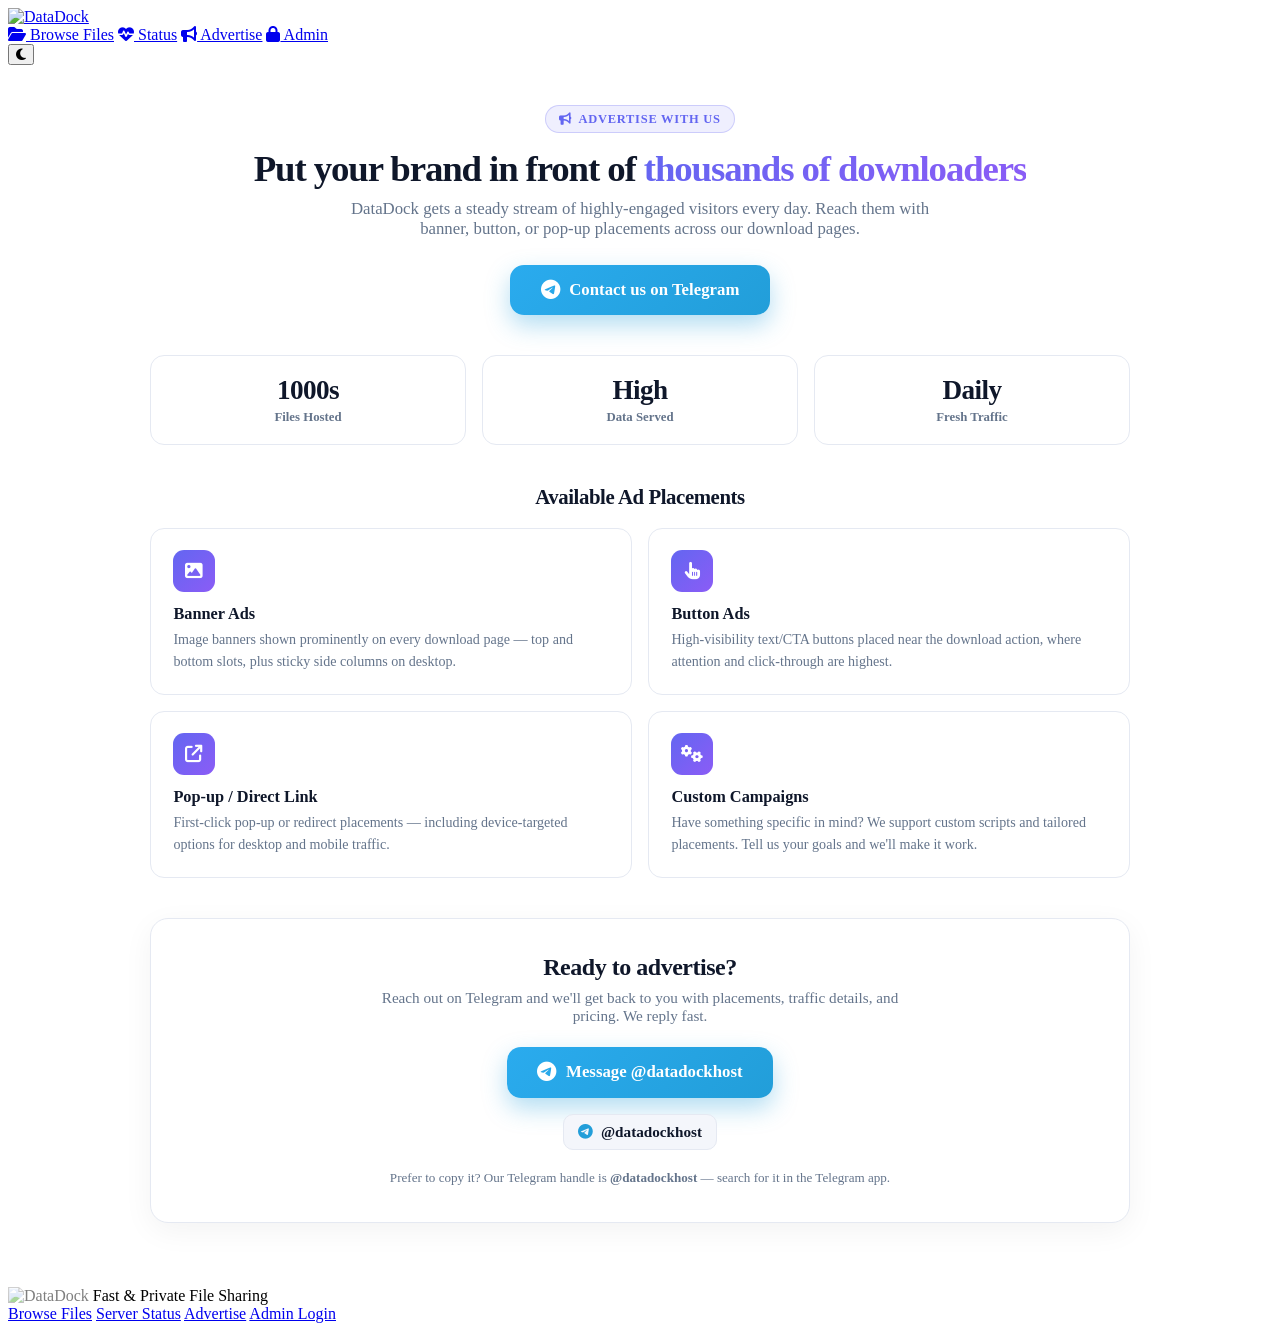
==== frontend/advertise.html @ 4f3655cb "Add public Advertise page with Telegram contact New /advertise page for advertisers: hero, live site" ====
<!DOCTYPE html>
<html lang="en">
<head>
  <meta charset="UTF-8" />
  <meta name="viewport" content="width=device-width, initial-scale=1.0" />
  <title>Advertise on DataDock</title>
  <meta name="description" content="Advertise on DataDock — reach a large, engaged audience of downloaders. Banner, button and pop-up placements available. Contact us on Telegram." />
  <link rel="preconnect" href="https://fonts.googleapis.com" />
  <link rel="preconnect" href="https://fonts.gstatic.com" crossorigin />
  <link href="https://fonts.googleapis.com/css2?family=Inter:wght@400;500;600;700;800;900&display=swap" rel="stylesheet" />
  <link rel="stylesheet" href="https://cdnjs.cloudflare.com/ajax/libs/font-awesome/6.5.1/css/all.min.css" />
  <link rel="icon" type="image/x-icon" href="/favicon.ico" />
  <link rel="stylesheet" href="/style.css" />
  <style>
    :root{
      --adv-bg:#f4f6fb; --adv-card:#fff; --adv-text:#0f172a; --adv-muted:#64748b;
      --adv-border:#e5e9f2; --adv-primary:#6366f1; --adv-primary2:#8b5cf6;
      --adv-tg-grad1:#2aabee; --adv-tg-grad2:#229ed9;
    }
    .hp-body.adv-dark, body.adv-dark{
      --adv-bg:#0b1120; --adv-card:#111a2e; --adv-text:#e6ebf5; --adv-muted:#94a3b8; --adv-border:#1e293b;
    }
    .adv-main{max-width:980px;margin:0 auto;padding:2.5rem 1.1rem 4rem}
    .adv-hero{text-align:center;margin-bottom:2.5rem}
    .adv-badge{display:inline-flex;align-items:center;gap:.4rem;font-size:.78rem;font-weight:700;
      text-transform:uppercase;letter-spacing:.06em;color:var(--adv-primary);
      background:rgba(99,102,241,.1);border:1px solid rgba(99,102,241,.25);padding:.35rem .8rem;border-radius:999px}
    .adv-hero h1{font-size:2.3rem;line-height:1.1;letter-spacing:-.03em;margin:1rem 0 .6rem;color:var(--adv-text)}
    .adv-hero h1 span{background:linear-gradient(135deg,var(--adv-primary),var(--adv-primary2));
      -webkit-background-clip:text;background-clip:text;-webkit-text-fill-color:transparent}
    .adv-hero p{font-size:1.05rem;color:var(--adv-muted);max-width:620px;margin:0 auto 1.6rem}
    .adv-cta{display:inline-flex;align-items:center;gap:.6rem;font-size:1.05rem;font-weight:700;color:#fff;
      background:linear-gradient(135deg,var(--adv-tg-grad1),var(--adv-tg-grad2));text-decoration:none;
      padding:.95rem 1.9rem;border-radius:14px;box-shadow:0 10px 24px rgba(34,158,217,.35);transition:transform .15s,box-shadow .15s}
    .adv-cta:hover{transform:translateY(-2px);box-shadow:0 16px 32px rgba(34,158,217,.45)}
    .adv-cta i{font-size:1.25rem}

    .adv-stats{display:grid;grid-template-columns:repeat(3,1fr);gap:1rem;margin:0 0 2.5rem}
    @media(max-width:560px){.adv-stats{grid-template-columns:1fr}}
    .adv-stat{background:var(--adv-card);border:1.5px solid var(--adv-border);border-radius:14px;padding:1.2rem 1.25rem;text-align:center}
    .adv-stat .n{font-size:1.7rem;font-weight:800;letter-spacing:-.02em;color:var(--adv-text)}
    .adv-stat .l{font-size:.8rem;color:var(--adv-muted);font-weight:600;margin-top:.2rem}

    .adv-section-title{font-size:1.3rem;letter-spacing:-.02em;margin:0 0 1.2rem;color:var(--adv-text);text-align:center}
    .adv-grid{display:grid;grid-template-columns:repeat(2,1fr);gap:1rem;margin-bottom:2.5rem}
    @media(max-width:640px){.adv-grid{grid-template-columns:1fr}}
    .adv-item{background:var(--adv-card);border:1.5px solid var(--adv-border);border-radius:14px;padding:1.3rem 1.4rem}
    .adv-item .ic{width:42px;height:42px;border-radius:11px;display:grid;place-items:center;font-size:1.1rem;color:#fff;
      background:linear-gradient(135deg,var(--adv-primary),var(--adv-primary2));margin-bottom:.75rem}
    .adv-item h3{margin:0 0 .35rem;font-size:1.02rem;color:var(--adv-text)}
    .adv-item p{margin:0;font-size:.88rem;color:var(--adv-muted);line-height:1.55}

    .adv-contact{background:var(--adv-card);border:1.5px solid var(--adv-border);border-radius:18px;
      padding:2.2rem 1.5rem;text-align:center;box-shadow:0 8px 30px rgba(2,8,23,.05)}
    .adv-contact h2{margin:0 0 .5rem;font-size:1.5rem;letter-spacing:-.02em;color:var(--adv-text)}
    .adv-contact p{margin:0 auto 1.4rem;color:var(--adv-muted);max-width:520px;font-size:.95rem}
    .adv-tg-handle{display:inline-flex;align-items:center;gap:.5rem;font-weight:700;color:var(--adv-text);
      background:var(--adv-bg);border:1.5px solid var(--adv-border);border-radius:10px;padding:.5rem .9rem;margin-top:1rem;font-size:.95rem}
    .adv-note{font-size:.82rem;color:var(--adv-muted);margin-top:1.3rem}
  </style>
</head>
<body class="hp-body">

<!-- ── Header ── -->
<header class="hp-header" id="hp-header">
  <div class="hp-header-inner">
    <a href="/" class="hp-logo">
      <img src="/logo.webp" alt="DataDock" style="height:32px;width:auto">
    </a>
    <nav class="hp-nav">
      <a href="/browse" class="hp-nav-link"><i class="fa-solid fa-folder-open"></i> Browse Files</a>
      <a href="/status" class="hp-nav-link"><i class="fa-solid fa-heart-pulse"></i> Status</a>
      <a href="/advertise" class="hp-nav-link"><i class="fa-solid fa-bullhorn"></i> Advertise</a>
      <a href="/admin" class="hp-nav-link hp-nav-admin"><i class="fa-solid fa-lock"></i> Admin</a>
    </nav>
    <button class="hp-theme-toggle" id="hp-theme-toggle" title="Toggle dark mode">
      <i class="fa-solid fa-moon"></i>
    </button>
  </div>
</header>

<main class="adv-main">

  <section class="adv-hero">
    <span class="adv-badge"><i class="fa-solid fa-bullhorn"></i> Advertise with us</span>
    <h1>Put your brand in front of <span>thousands of downloaders</span></h1>
    <p>DataDock gets a steady stream of highly-engaged visitors every day. Reach them with banner, button, or pop-up placements across our download pages.</p>
    <a class="adv-cta" href="https://t.me/datadockhost" target="_blank" rel="noopener">
      <i class="fa-brands fa-telegram"></i> Contact us on Telegram
    </a>
  </section>

  <section class="adv-stats" id="adv-stats">
    <div class="adv-stat"><div class="n" id="adv-files">—</div><div class="l">Files Hosted</div></div>
    <div class="adv-stat"><div class="n" id="adv-downloads">—</div><div class="l">Data Served</div></div>
    <div class="adv-stat"><div class="n">Daily</div><div class="l">Fresh Traffic</div></div>
  </section>

  <h2 class="adv-section-title">Available Ad Placements</h2>
  <div class="adv-grid">
    <div class="adv-item">
      <div class="ic"><i class="fa-solid fa-image"></i></div>
      <h3>Banner Ads</h3>
      <p>Image banners shown prominently on every download page — top and bottom slots, plus sticky side columns on desktop.</p>
    </div>
    <div class="adv-item">
      <div class="ic"><i class="fa-solid fa-hand-pointer"></i></div>
      <h3>Button Ads</h3>
      <p>High-visibility text/CTA buttons placed near the download action, where attention and click-through are highest.</p>
    </div>
    <div class="adv-item">
      <div class="ic"><i class="fa-solid fa-arrow-up-right-from-square"></i></div>
      <h3>Pop-up / Direct Link</h3>
      <p>First-click pop-up or redirect placements — including device-targeted options for desktop and mobile traffic.</p>
    </div>
    <div class="adv-item">
      <div class="ic"><i class="fa-solid fa-gears"></i></div>
      <h3>Custom Campaigns</h3>
      <p>Have something specific in mind? We support custom scripts and tailored placements. Tell us your goals and we'll make it work.</p>
    </div>
  </div>

  <section class="adv-contact">
    <h2>Ready to advertise?</h2>
    <p>Reach out on Telegram and we'll get back to you with placements, traffic details, and pricing. We reply fast.</p>
    <a class="adv-cta" href="https://t.me/datadockhost" target="_blank" rel="noopener">
      <i class="fa-brands fa-telegram"></i> Message @datadockhost
    </a>
    <div><span class="adv-tg-handle"><i class="fa-brands fa-telegram" style="color:#229ed9"></i> @datadockhost</span></div>
    <div class="adv-note">Prefer to copy it? Our Telegram handle is <strong>@datadockhost</strong> — search for it in the Telegram app.</div>
  </section>

</main>

<!-- ── Footer ── -->
<footer class="hp-footer">
  <div class="hp-footer-inner">
    <div class="hp-footer-brand">
      <img src="/logo.webp" alt="DataDock" style="height:24px;width:auto;opacity:.5">
      <span class="hp-footer-tagline">Fast &amp; Private File Sharing</span>
    </div>
    <div class="hp-footer-links">
      <a href="/browse">Browse Files</a>
      <a href="/status">Server Status</a>
      <a href="/advertise">Advertise</a>
      <a href="/admin">Admin Login</a>
    </div>
  </div>
</footer>

<script>
(function(){
  // Theme toggle — mirror the home page's dark-mode behavior
  var body = document.body;
  var btn  = document.getElementById('hp-theme-toggle');
  var icon = btn ? btn.querySelector('i') : null;
  function apply(dark){
    body.classList.toggle('hp-dark', dark);
    body.classList.toggle('adv-dark', dark);
    if (icon) icon.className = dark ? 'fa-solid fa-sun' : 'fa-solid fa-moon';
  }
  try { apply(localStorage.getItem('hp-theme') === 'dark'); } catch(e){}
  if (btn) btn.addEventListener('click', function(){
    var dark = !body.classList.contains('adv-dark');
    try { localStorage.setItem('hp-theme', dark ? 'dark' : 'light'); } catch(e){}
    apply(dark);
  });

  // Live stats from the public endpoint
  function fmtBytes(b){ if(!b) return '0'; var u=['B','KB','MB','GB','TB','PB']; var i=Math.floor(Math.log(b)/Math.log(1024)); return (b/Math.pow(1024,i)).toFixed(i?1:0)+' '+u[i]; }
  function fmtNum(n){ n=Number(n)||0; if(n>=1e6) return (n/1e6).toFixed(1)+'M'; if(n>=1e3) return (n/1e3).toFixed(1)+'K'; return String(n); }
  fetch('/api/public/stats').then(function(r){ return r.ok ? r.json() : Promise.reject(); }).then(function(s){
    var f=document.getElementById('adv-files'), d=document.getElementById('adv-downloads');
    if(f) f.textContent = fmtNum(s.file_count);
    if(d && typeof s.total_served !== 'undefined') d.textContent = fmtBytes(s.total_served) + ' served';
    else if(d) d.textContent = '—';
  }).catch(function(){
    var f=document.getElementById('adv-files'); if(f) f.textContent='1000s';
    var d=document.getElementById('adv-downloads'); if(d) d.textContent='High';
  });
})();
</script>
</body>
</html>
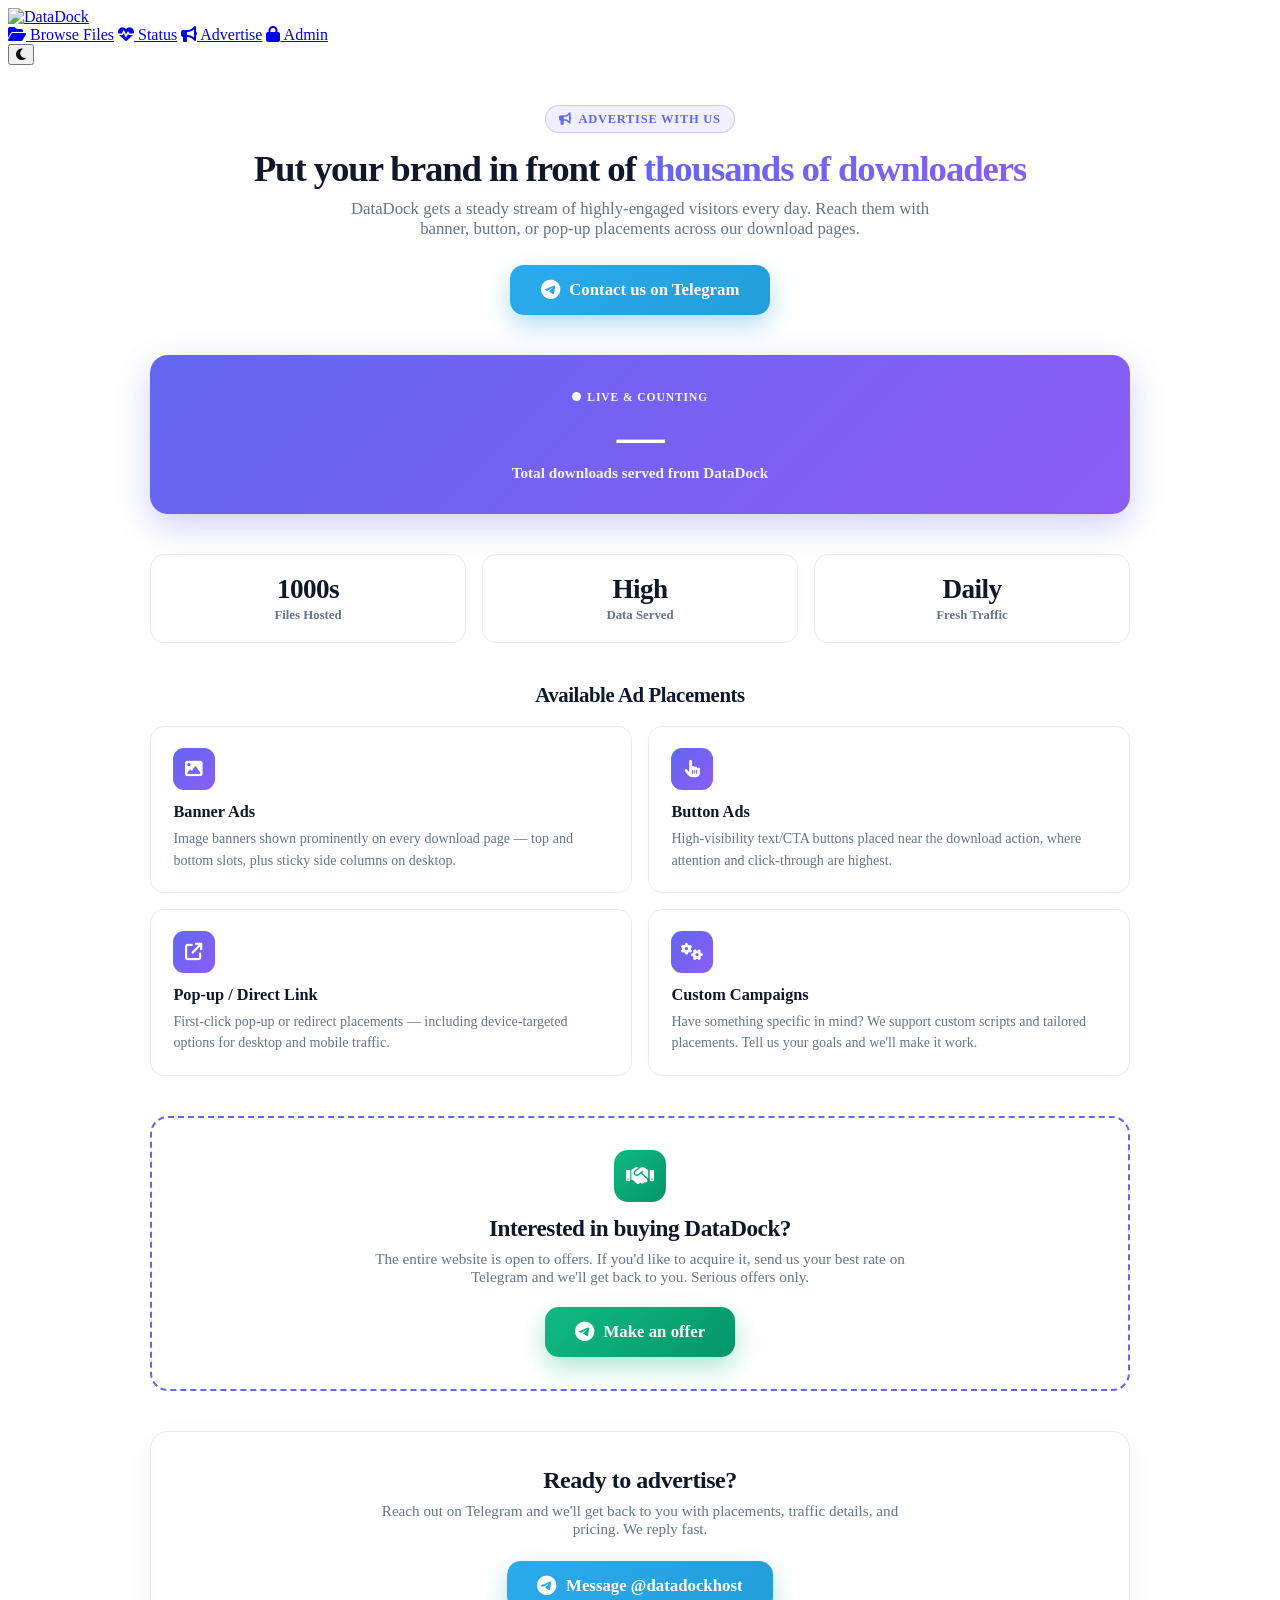
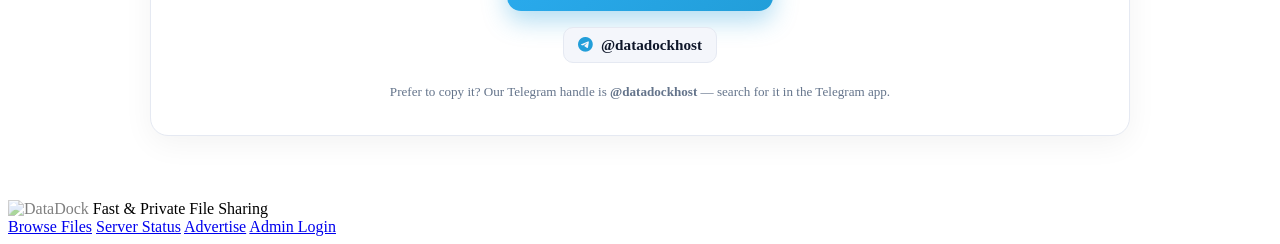
==== commit 0880f415: "Advertise page: live total-downloads counter + "buy the site" section - /api/public/stats now return" ====
--- a/frontend/advertise.html
+++ b/frontend/advertise.html
@@ -50,6 +50,25 @@
     .adv-item h3{margin:0 0 .35rem;font-size:1.02rem;color:var(--adv-text)}
     .adv-item p{margin:0;font-size:.88rem;color:var(--adv-muted);line-height:1.55}
 
+    .adv-live{background:linear-gradient(135deg,var(--adv-primary),var(--adv-primary2));border-radius:18px;
+      padding:2rem 1.5rem;text-align:center;color:#fff;margin:0 0 2.5rem;box-shadow:0 12px 34px rgba(99,102,241,.3)}
+    .adv-live .live-tag{display:inline-flex;align-items:center;gap:.4rem;font-size:.72rem;font-weight:700;
+      text-transform:uppercase;letter-spacing:.08em;opacity:.95}
+    .adv-live .live-dot{width:9px;height:9px;border-radius:50%;background:#fff;box-shadow:0 0 0 0 rgba(255,255,255,.7);animation:advpulse 1.8s infinite}
+    @keyframes advpulse{0%{box-shadow:0 0 0 0 rgba(255,255,255,.6)}70%{box-shadow:0 0 0 9px rgba(255,255,255,0)}100%{box-shadow:0 0 0 0 rgba(255,255,255,0)}}
+    .adv-live .num{font-size:3rem;font-weight:900;letter-spacing:-.03em;line-height:1.05;margin:.4rem 0 .1rem;font-variant-numeric:tabular-nums}
+    @media(max-width:560px){.adv-live .num{font-size:2.2rem}}
+    .adv-live .cap{font-size:.95rem;opacity:.92;font-weight:600}
+
+    .adv-buy{background:var(--adv-card);border:2px dashed var(--adv-primary);border-radius:18px;
+      padding:2rem 1.5rem;text-align:center;margin:0 0 2.5rem}
+    .adv-buy .ic{width:52px;height:52px;border-radius:14px;display:inline-grid;place-items:center;font-size:1.4rem;color:#fff;
+      background:linear-gradient(135deg,#10b981,#059669);margin-bottom:.8rem}
+    .adv-buy h2{margin:0 0 .5rem;font-size:1.45rem;letter-spacing:-.02em;color:var(--adv-text)}
+    .adv-buy p{margin:0 auto 1.3rem;color:var(--adv-muted);max-width:560px;font-size:.95rem}
+    .adv-buy .adv-cta{background:linear-gradient(135deg,#10b981,#059669);box-shadow:0 10px 24px rgba(16,185,129,.35)}
+    .adv-buy .adv-cta:hover{box-shadow:0 16px 32px rgba(16,185,129,.45)}
+
     .adv-contact{background:var(--adv-card);border:1.5px solid var(--adv-border);border-radius:18px;
       padding:2.2rem 1.5rem;text-align:center;box-shadow:0 8px 30px rgba(2,8,23,.05)}
     .adv-contact h2{margin:0 0 .5rem;font-size:1.5rem;letter-spacing:-.02em;color:var(--adv-text)}
@@ -90,6 +109,12 @@
     </a>
   </section>
 
+  <section class="adv-live">
+    <span class="live-tag"><span class="live-dot"></span> Live &amp; counting</span>
+    <div class="num" id="adv-total-downloads">—</div>
+    <div class="cap">Total downloads served from DataDock</div>
+  </section>
+
   <section class="adv-stats" id="adv-stats">
     <div class="adv-stat"><div class="n" id="adv-files">—</div><div class="l">Files Hosted</div></div>
     <div class="adv-stat"><div class="n" id="adv-downloads">—</div><div class="l">Data Served</div></div>
@@ -119,6 +144,15 @@
       <p>Have something specific in mind? We support custom scripts and tailored placements. Tell us your goals and we'll make it work.</p>
     </div>
   </div>
+
+  <section class="adv-buy">
+    <div class="ic"><i class="fa-solid fa-handshake"></i></div>
+    <h2>Interested in buying DataDock?</h2>
+    <p>The entire website is open to offers. If you'd like to acquire it, send us your best rate on Telegram and we'll get back to you. Serious offers only.</p>
+    <a class="adv-cta" href="https://t.me/datadockhost" target="_blank" rel="noopener">
+      <i class="fa-brands fa-telegram"></i> Make an offer
+    </a>
+  </section>
 
   <section class="adv-contact">
     <h2>Ready to advertise?</h2>
@@ -169,15 +203,39 @@
   // Live stats from the public endpoint
   function fmtBytes(b){ if(!b) return '0'; var u=['B','KB','MB','GB','TB','PB']; var i=Math.floor(Math.log(b)/Math.log(1024)); return (b/Math.pow(1024,i)).toFixed(i?1:0)+' '+u[i]; }
   function fmtNum(n){ n=Number(n)||0; if(n>=1e6) return (n/1e6).toFixed(1)+'M'; if(n>=1e3) return (n/1e3).toFixed(1)+'K'; return String(n); }
-  fetch('/api/public/stats').then(function(r){ return r.ok ? r.json() : Promise.reject(); }).then(function(s){
-    var f=document.getElementById('adv-files'), d=document.getElementById('adv-downloads');
-    if(f) f.textContent = fmtNum(s.file_count);
-    if(d && typeof s.total_served !== 'undefined') d.textContent = fmtBytes(s.total_served) + ' served';
-    else if(d) d.textContent = '—';
-  }).catch(function(){
-    var f=document.getElementById('adv-files'); if(f) f.textContent='1000s';
-    var d=document.getElementById('adv-downloads'); if(d) d.textContent='High';
-  });
+  function group(n){ return (Number(n)||0).toLocaleString('en-US'); }
+
+  // Smoothly count the big total-downloads number up to its latest value
+  var dlEl = document.getElementById('adv-total-downloads');
+  var shown = 0, target = 0, raf = null;
+  function animateTo(v){
+    target = v;
+    if (shown === 0) { shown = v; if (dlEl) dlEl.textContent = group(v); return; } // first load: no long count-up
+    if (raf) return;
+    (function step(){
+      var diff = target - shown;
+      if (Math.abs(diff) < 1) { shown = target; if (dlEl) dlEl.textContent = group(target); raf = null; return; }
+      shown += diff * 0.18;
+      if (dlEl) dlEl.textContent = group(Math.round(shown));
+      raf = requestAnimationFrame(step);
+    })();
+  }
+
+  function load(){
+    fetch('/api/public/stats', { cache:'no-store' }).then(function(r){ return r.ok ? r.json() : Promise.reject(); }).then(function(s){
+      var f=document.getElementById('adv-files'), d=document.getElementById('adv-downloads');
+      if(f) f.textContent = fmtNum(s.file_count);
+      if(d && typeof s.total_served !== 'undefined') d.textContent = fmtBytes(s.total_served) + ' served';
+      if (typeof s.total_downloads !== 'undefined') animateTo(Number(s.total_downloads) || 0);
+      else if (dlEl) dlEl.textContent = group(0);
+    }).catch(function(){
+      var f=document.getElementById('adv-files'); if(f && f.textContent==='—') f.textContent='1000s';
+      var d=document.getElementById('adv-downloads'); if(d && d.textContent==='—') d.textContent='High';
+    });
+  }
+  load();
+  setInterval(load, 15000);                              // live refresh
+  document.addEventListener('visibilitychange', function(){ if(!document.hidden) load(); });
 })();
 </script>
 </body>
